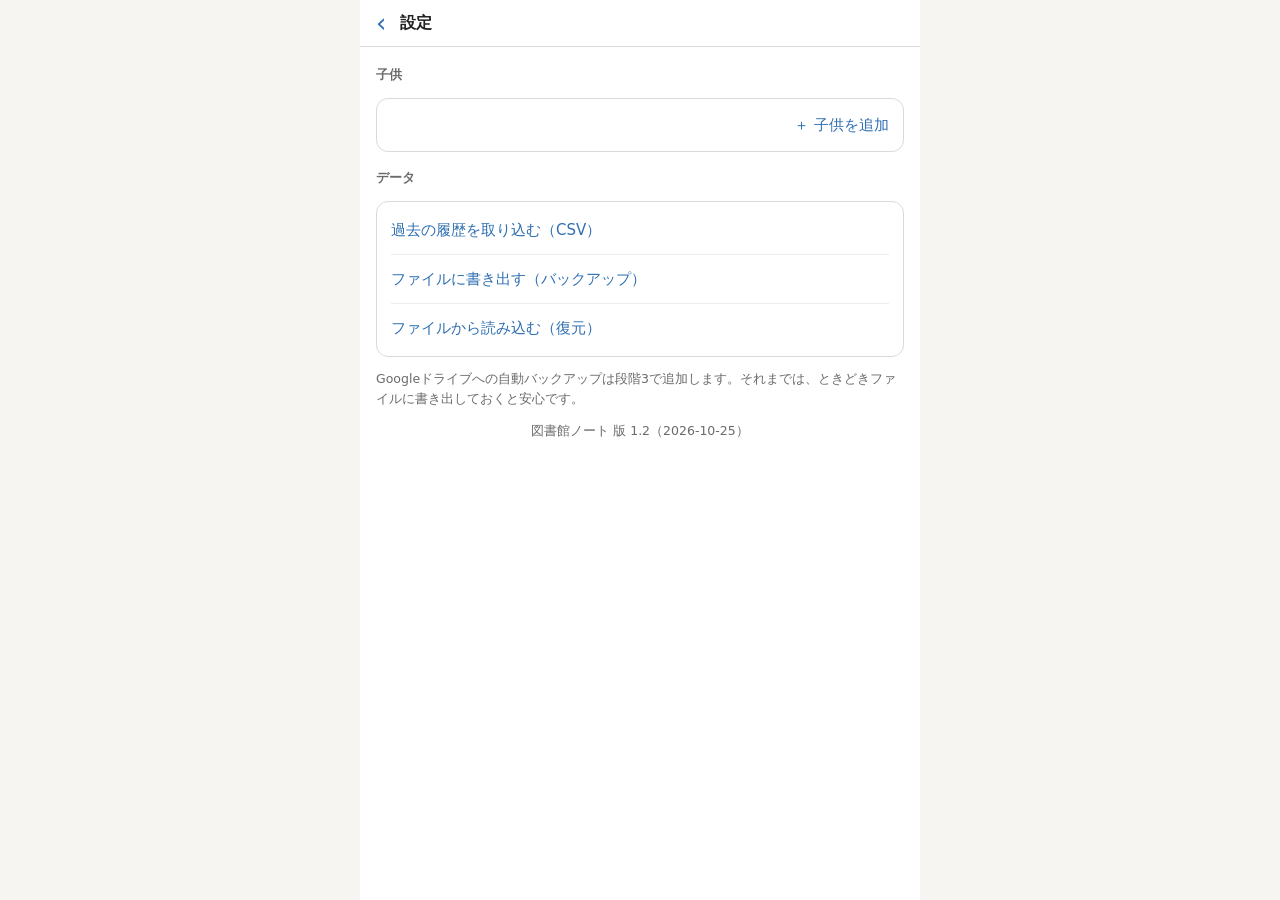
==== update.html @ 20d1132a "update.html でブラウザのキャッシュに残った古いファイルも取り直す Co-Authored-By: Claude Opus 5.5 <noreply@anthropic.com>" ====
<!doctype html>
<html lang="ja">
<head>
<meta charset="utf-8">
<meta name="viewport" content="width=device-width, initial-scale=1">
<title>図書館ノートの更新</title>
<style>
  body { font: 16px/1.7 system-ui, -apple-system, "Hiragino Sans", sans-serif; margin: 0; padding: 32px 16px; background: #f6f5f2; color: #222; text-align: center; }
  @media (prefers-color-scheme: dark) { body { background: #18181a; color: #ececec; } }
  p { max-width: 420px; margin: 12px auto; }
</style>
</head>
<body>
<p id="msg">最新の版に切り替えています…</p>
<script>
  // 古い版のアプリ（オフライン用に保存したファイル）を消して、最新の版を読み込み直す。
  // 登録した子供や本のデータ（IndexedDB）は消さない。
  // このページは古い版の保存ファイルに含まれていないので、古い版が動いていても必ずネットワークから届く。
  (async () => {
    const msg = document.getElementById('msg');
    try {
      if ('serviceWorker' in navigator) {
        for (const reg of await navigator.serviceWorker.getRegistrations()) await reg.unregister();
      }
      if ('caches' in window) {
        for (const key of await caches.keys()) if (key.startsWith('library-log-')) await caches.delete(key);
      }
      // ブラウザ自身のキャッシュ（最大10分残る）にある古いファイルも、取り直して上書きする
      const files = ['./', './index.html', './css/app.css', './sw.js', './js/app.js', './js/db.js', './js/isbn.js', './js/biblio.js',
        './js/library.js', './js/scanner.js', './js/session.js', './js/ui.js', './js/csv.js', './js/views/setup.js',
        './js/views/child-form.js', './js/views/home.js', './js/views/shelf.js', './js/views/scan.js', './js/views/register.js',
        './js/views/search.js', './js/views/book.js', './js/views/reserve.js', './js/views/settings.js', './js/views/import.js'];
      await Promise.all(files.map(f => fetch(f, { cache: 'reload' }).catch(() => null)));
      msg.textContent = '最新の版に切り替えました。アプリを開きます…';
      setTimeout(() => location.replace('./?updated=' + Date.now() + '#/settings'), 800);
    } catch (e) {
      msg.textContent = '切り替えに失敗しました: ' + e.message;
    }
  })();
</script>
</body>
</html>
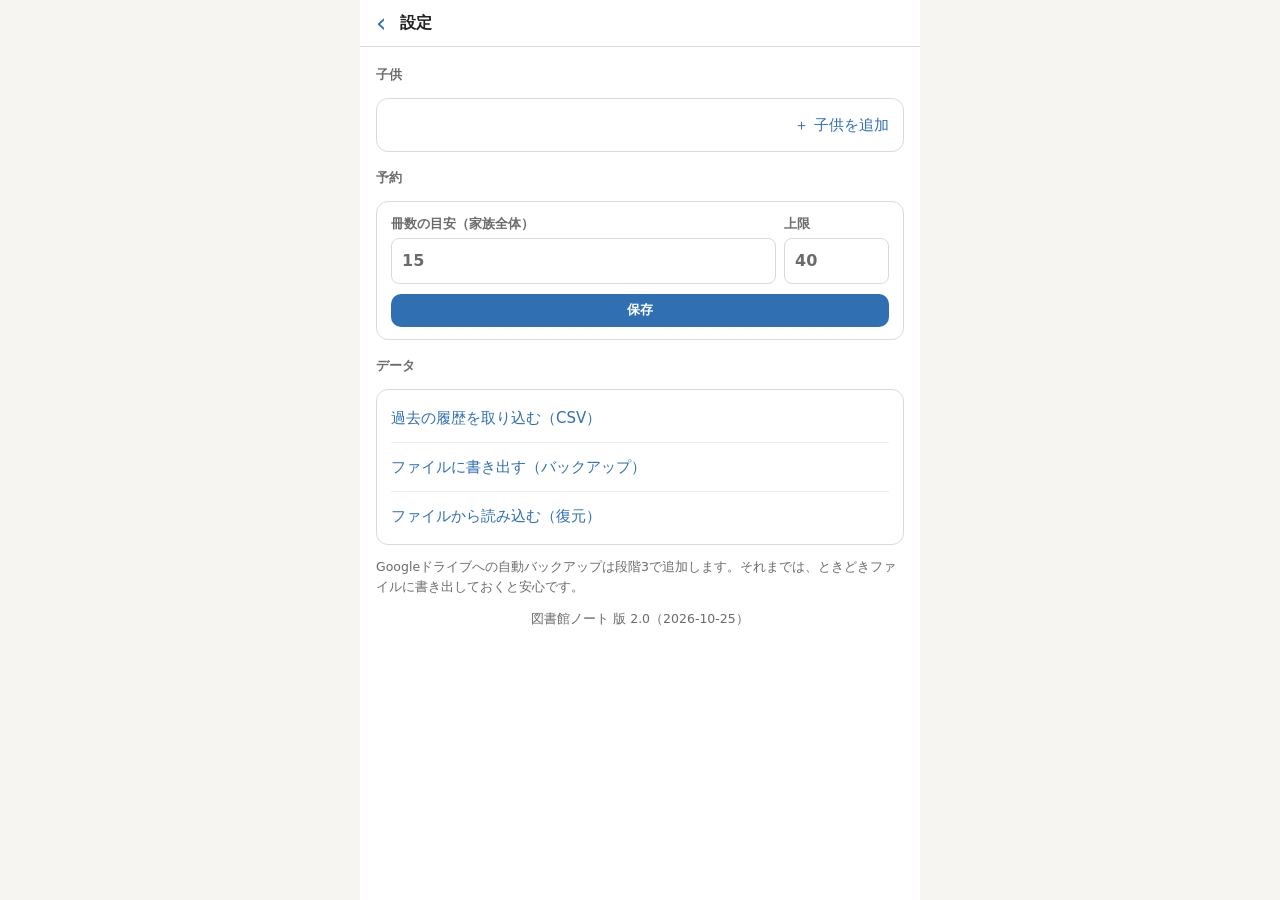
==== commit d4f2b7c5: "段階2: シリーズ（作成・巻の並び・次の巻）、借りたい本リスト、予約候補と予約の確定 - シリーズは本棚の本をキーワードでまとめて作り、図書館データから未読の巻を追加できる - 次の巻 = その子がま" ====
--- a/update.html
+++ b/update.html
@@ -29,7 +29,8 @@
       const files = ['./', './index.html', './css/app.css', './sw.js', './js/app.js', './js/db.js', './js/isbn.js', './js/biblio.js',
         './js/library.js', './js/scanner.js', './js/session.js', './js/ui.js', './js/csv.js', './js/views/setup.js',
         './js/views/child-form.js', './js/views/home.js', './js/views/shelf.js', './js/views/scan.js', './js/views/register.js',
-        './js/views/search.js', './js/views/book.js', './js/views/reserve.js', './js/views/settings.js', './js/views/import.js'];
+        './js/views/search.js', './js/views/book.js', './js/views/reserve.js', './js/views/settings.js', './js/views/import.js',
+        './js/views/series.js', './js/views/series-new.js', './js/views/wishlist.js', './js/views/reserve-confirm.js'];
       await Promise.all(files.map(f => fetch(f, { cache: 'reload' }).catch(() => null)));
       msg.textContent = '最新の版に切り替えました。アプリを開きます…';
       setTimeout(() => location.replace('./?updated=' + Date.now() + '#/settings'), 800);
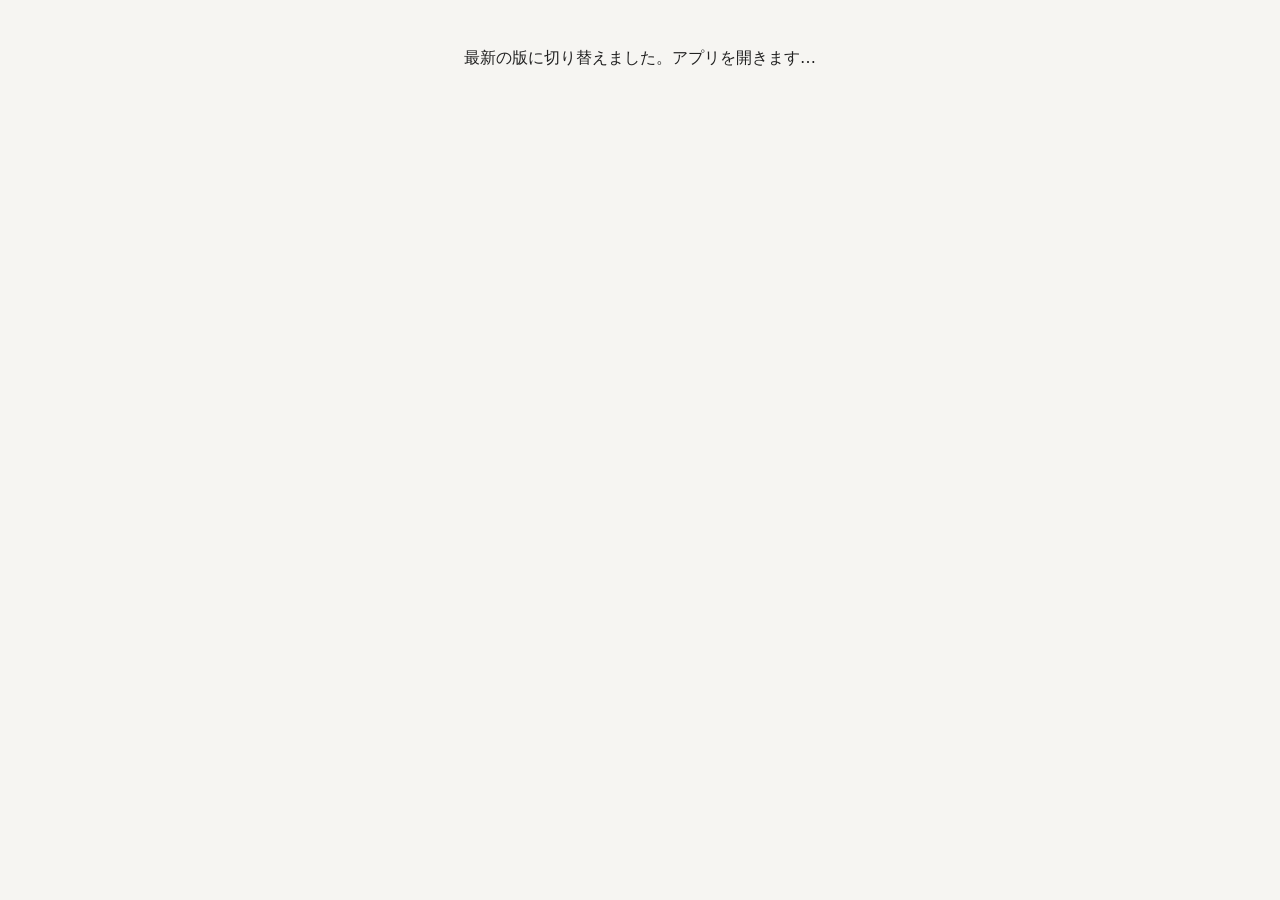
==== commit b7da7b8b: "レシートから登録（撮影 → 文字認識 → 図書館データで特定 → 本ごとに誰の分か選んで登録）、メモの借りたい本の取り込みに対応 Co-Authored-By: Claude Opus 5.5 <no" ====
--- a/update.html
+++ b/update.html
@@ -30,7 +30,7 @@
         './js/library.js', './js/scanner.js', './js/session.js', './js/ui.js', './js/csv.js', './js/views/setup.js',
         './js/views/child-form.js', './js/views/home.js', './js/views/shelf.js', './js/views/scan.js', './js/views/register.js',
         './js/views/search.js', './js/views/book.js', './js/views/reserve.js', './js/views/settings.js', './js/views/import.js',
-        './js/views/series.js', './js/views/series-new.js', './js/views/wishlist.js', './js/views/reserve-confirm.js'];
+        './js/views/series.js', './js/views/series-new.js', './js/views/wishlist.js', './js/views/reserve-confirm.js', './js/views/receipt.js', './js/ocr.js'];
       await Promise.all(files.map(f => fetch(f, { cache: 'reload' }).catch(() => null)));
       msg.textContent = '最新の版に切り替えました。アプリを開きます…';
       setTimeout(() => location.replace('./?updated=' + Date.now() + '#/settings'), 800);
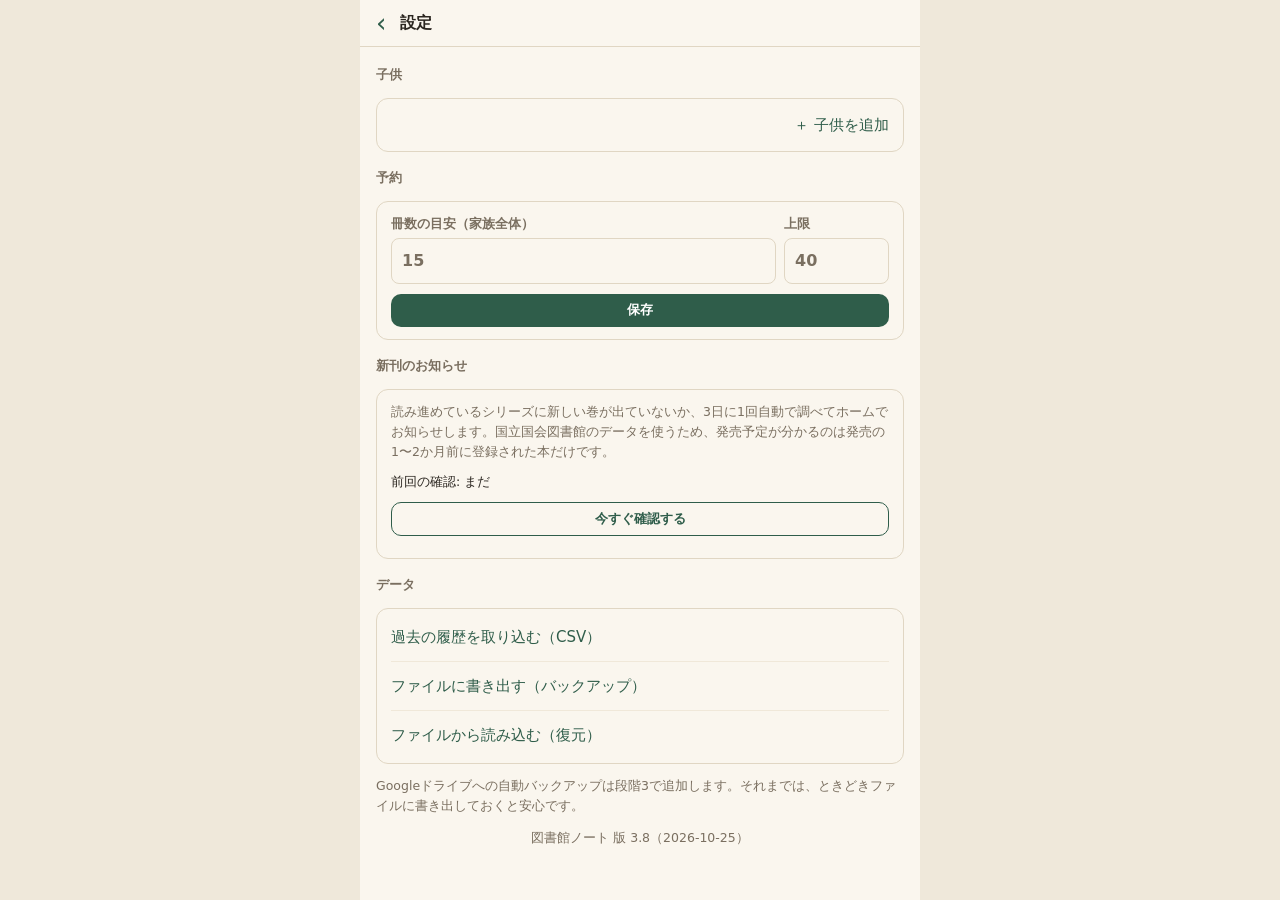
==== commit 8b9789f5: "新刊のお知らせ（読み進め中のシリーズの新しい巻・発売予定を3日に1回確認しホームで表示）、ホーム: 貸出履歴の確認・バーコード登録・冊数を大きく Co-Authored-By: Claude Opus" ====
--- a/update.html
+++ b/update.html
@@ -30,7 +30,7 @@
         './js/library.js', './js/scanner.js', './js/session.js', './js/ui.js', './js/csv.js', './js/views/setup.js',
         './js/views/child-form.js', './js/views/home.js', './js/views/shelf.js', './js/views/scan.js', './js/views/register.js',
         './js/views/search.js', './js/views/book.js', './js/views/reserve.js', './js/views/settings.js', './js/views/import.js',
-        './js/views/series.js', './js/views/series-new.js', './js/views/wishlist.js', './js/views/reserve-confirm.js', './js/views/receipt.js', './js/ocr.js'];
+        './js/views/series.js', './js/views/series-new.js', './js/views/wishlist.js', './js/views/reserve-confirm.js', './js/views/receipt.js', './js/ocr.js', './js/releases.js'];
       await Promise.all(files.map(f => fetch(f, { cache: 'reload' }).catch(() => null)));
       msg.textContent = '最新の版に切り替えました。アプリを開きます…';
       setTimeout(() => location.replace('./?updated=' + Date.now() + '#/settings'), 800);
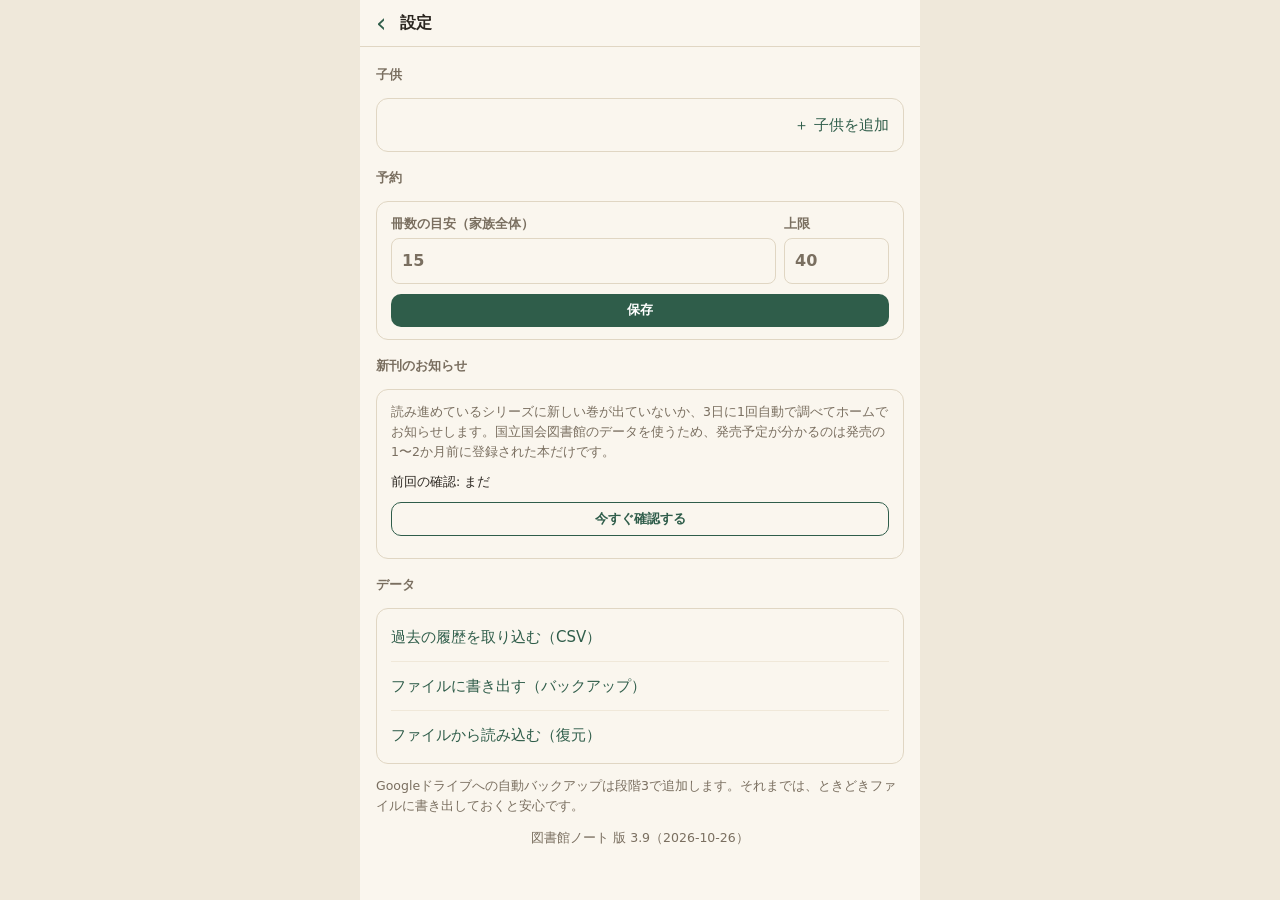
==== commit 0fa2becd: "お気に入り（子供ごと・本棚で絞り込み）、お気に入りに似た本を予約候補で提案、読書のきろく（1年のふりかえり） Co-Authored-By: Claude Opus 5.5 <noreply@anth" ====
--- a/update.html
+++ b/update.html
@@ -30,7 +30,7 @@
         './js/library.js', './js/scanner.js', './js/session.js', './js/ui.js', './js/csv.js', './js/views/setup.js',
         './js/views/child-form.js', './js/views/home.js', './js/views/shelf.js', './js/views/scan.js', './js/views/register.js',
         './js/views/search.js', './js/views/book.js', './js/views/reserve.js', './js/views/settings.js', './js/views/import.js',
-        './js/views/series.js', './js/views/series-new.js', './js/views/wishlist.js', './js/views/reserve-confirm.js', './js/views/receipt.js', './js/ocr.js', './js/releases.js'];
+        './js/views/series.js', './js/views/series-new.js', './js/views/wishlist.js', './js/views/reserve-confirm.js', './js/views/receipt.js', './js/ocr.js', './js/releases.js', './js/suggestions.js', './js/views/review.js'];
       await Promise.all(files.map(f => fetch(f, { cache: 'reload' }).catch(() => null)));
       msg.textContent = '最新の版に切り替えました。アプリを開きます…';
       setTimeout(() => location.replace('./?updated=' + Date.now() + '#/settings'), 800);
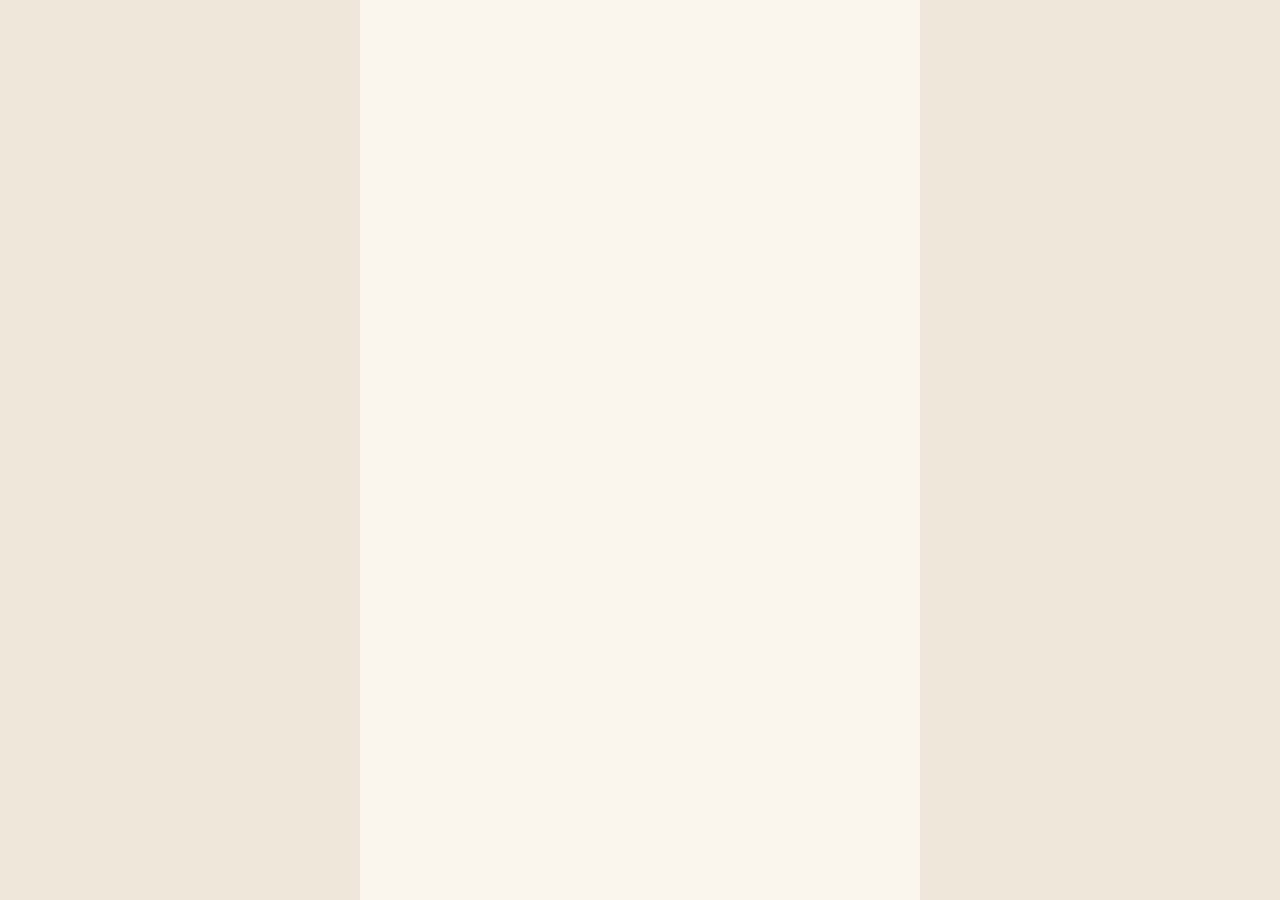
==== commit 93b8b266: "表紙を増やす: まとめて本を特定する画面（ISBNのない本を1冊ずつ候補から選ぶ）、Googleの灰色の「画像なし」を見分ける、国会図書館が混み合ったときは待って取り直す Co-Authored-By" ====
--- a/update.html
+++ b/update.html
@@ -30,7 +30,7 @@
         './js/library.js', './js/scanner.js', './js/session.js', './js/ui.js', './js/csv.js', './js/views/setup.js',
         './js/views/child-form.js', './js/views/home.js', './js/views/shelf.js', './js/views/scan.js', './js/views/register.js',
         './js/views/search.js', './js/views/book.js', './js/views/reserve.js', './js/views/settings.js', './js/views/import.js',
-        './js/views/series.js', './js/views/series-new.js', './js/views/wishlist.js', './js/views/reserve-confirm.js', './js/views/receipt.js', './js/ocr.js', './js/releases.js', './js/suggestions.js', './js/views/review.js'];
+        './js/views/series.js', './js/views/series-new.js', './js/views/wishlist.js', './js/views/reserve-confirm.js', './js/views/receipt.js', './js/ocr.js', './js/releases.js', './js/suggestions.js', './js/views/review.js', './js/views/identify.js'];
       await Promise.all(files.map(f => fetch(f, { cache: 'reload' }).catch(() => null)));
       msg.textContent = '最新の版に切り替えました。アプリを開きます…';
       setTimeout(() => location.replace('./?updated=' + Date.now() + '#/settings'), 800);
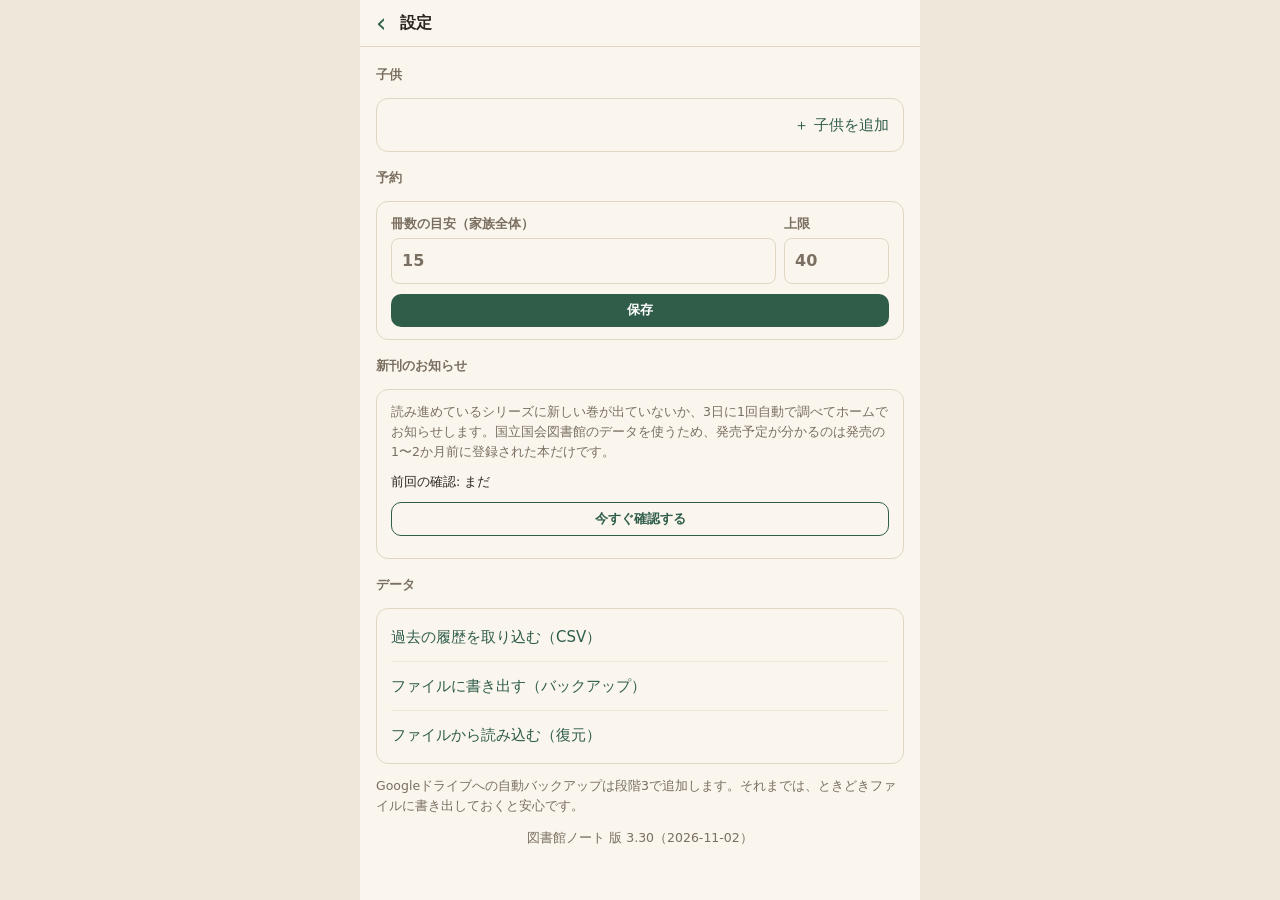
==== commit 98f5c959: "図書室: 前後に歩くボタン、音楽、看板の位置を修正 Co-Authored-By: Claude Opus 5.5 <noreply@anthropic.com>" ====
--- a/update.html
+++ b/update.html
@@ -30,7 +30,7 @@
         './js/library.js', './js/scanner.js', './js/session.js', './js/ui.js', './js/csv.js', './js/views/setup.js',
         './js/views/child-form.js', './js/views/home.js', './js/views/shelf.js', './js/views/scan.js', './js/views/register.js',
         './js/views/search.js', './js/views/book.js', './js/views/reserve.js', './js/views/settings.js', './js/views/import.js',
-        './js/views/series.js', './js/views/series-new.js', './js/views/wishlist.js', './js/views/reserve-confirm.js', './js/views/receipt.js', './js/ocr.js', './js/releases.js', './js/suggestions.js', './js/views/review.js', './js/views/identify.js'];
+        './js/views/series.js', './js/views/series-new.js', './js/views/wishlist.js', './js/views/reserve-confirm.js', './js/views/receipt.js', './js/ocr.js', './js/releases.js', './js/suggestions.js', './js/views/review.js', './js/views/identify.js', './js/views/hall.js', './js/hall-scene.js', './js/hall-music.js'];
       await Promise.all(files.map(f => fetch(f, { cache: 'reload' }).catch(() => null)));
       msg.textContent = '最新の版に切り替えました。アプリを開きます…';
       setTimeout(() => location.replace('./?updated=' + Date.now() + '#/settings'), 800);
